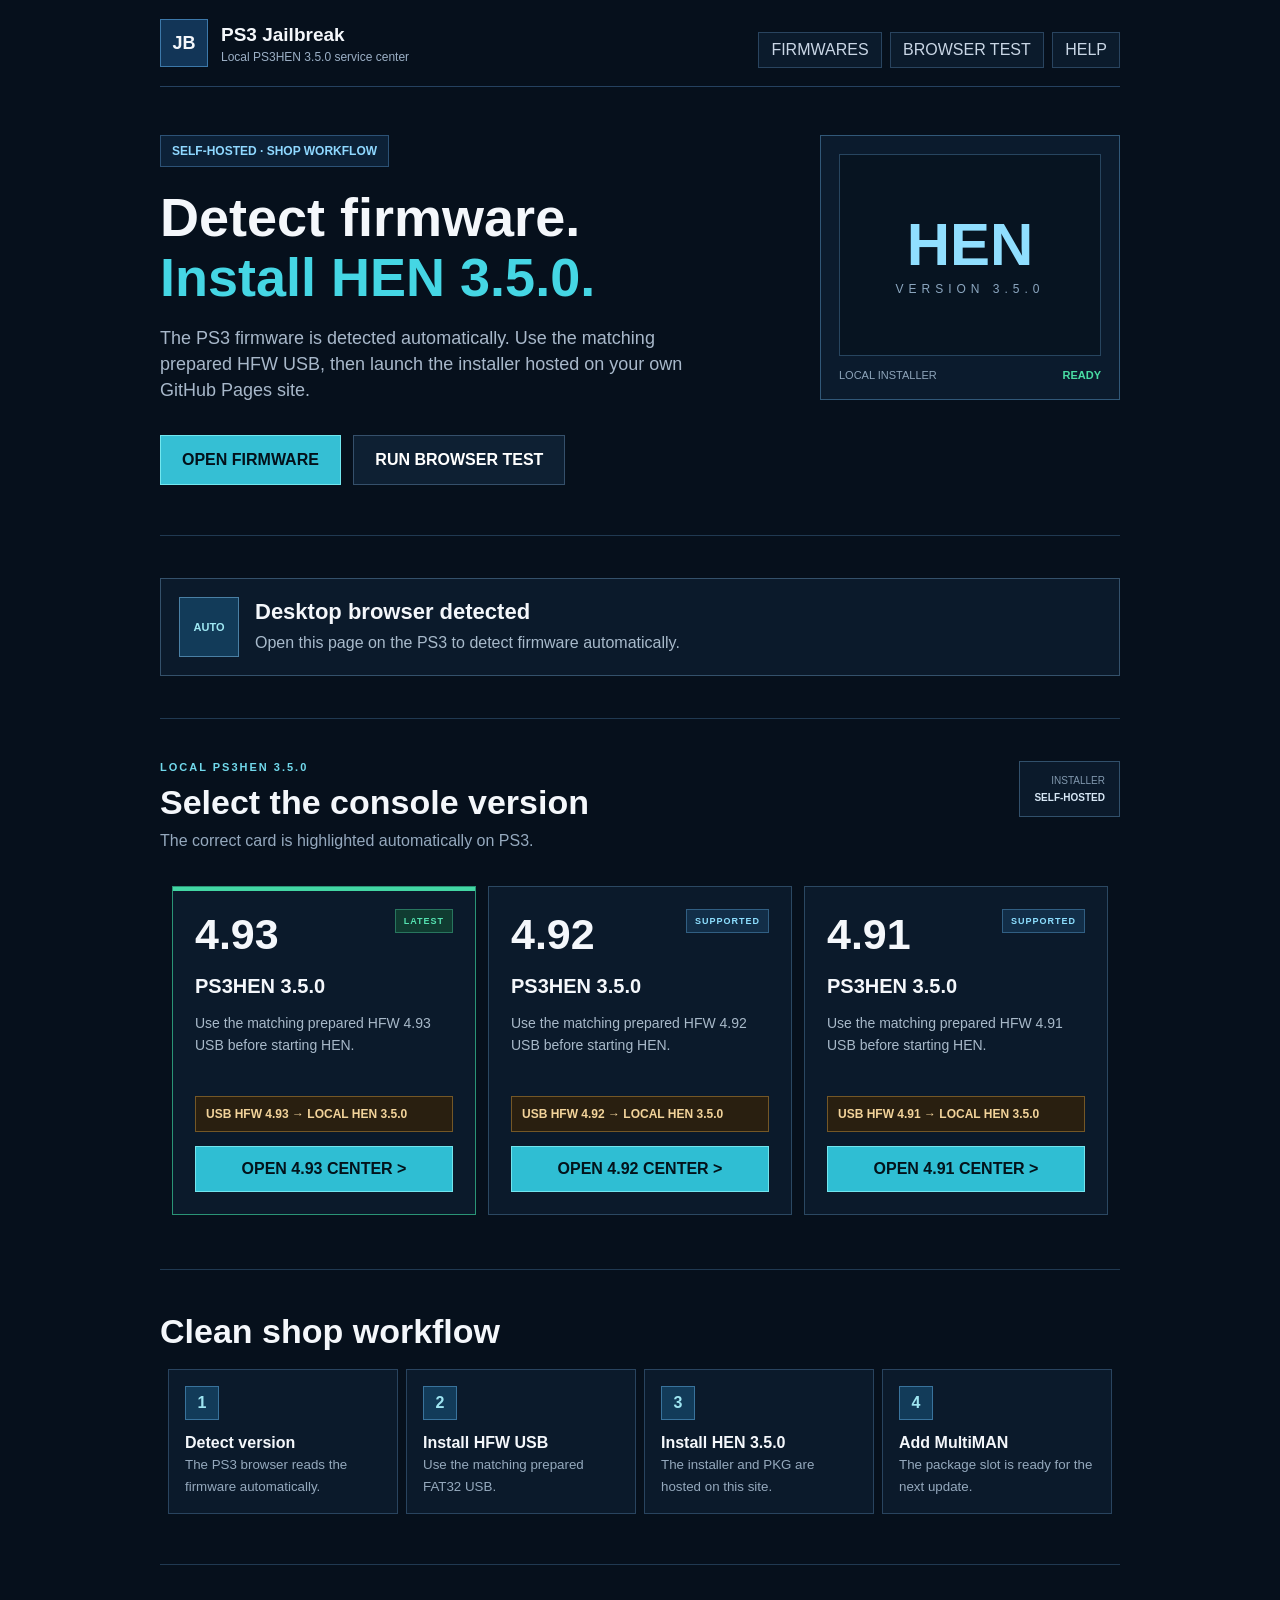
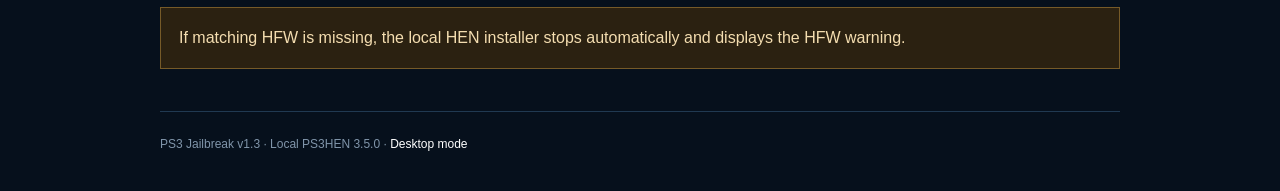
==== ps3.html @ 85d7bd14 "Add files via upload" ====
<!DOCTYPE html>
<html>
<head>
  <meta http-equiv="Content-Type" content="text/html; charset=utf-8">
  <meta name="viewport" content="width=device-width">
  <title>PS3 Jailbreak</title>
  <link rel="stylesheet" type="text/css" href="assets/css/ps3.css">
  <script type="text/javascript" src="assets/js/ps3.js"></script>
</head>
<body onload="initJailbreakHome();">
  <div class="wrap">
    <div class="topbar">
      <div class="logo">
        <div class="logo-box">JB</div>
        <div class="logo-text">
          <strong>PS3 Jailbreak</strong>
          <span>Local PS3HEN 3.5.0 service center</span>
        </div>
      </div>
      <div class="top-links">
        <a href="#firmwares">FIRMWARES</a>
        <a href="ps3/browser-test.html">BROWSER TEST</a>
        <a href="ps3/troubleshooting.html">HELP</a>
      </div>
      <div class="clear"></div>
    </div>

    <div class="hero flash-hero">
      <div class="hero-left">
        <span class="tag">SELF-HOSTED · SHOP WORKFLOW</span>
        <h1>Detect firmware.<br><span>Install HEN 3.5.0.</span></h1>
        <p>
          The PS3 firmware is detected automatically. Use the matching prepared HFW USB,
          then launch the installer hosted on your own GitHub Pages site.
        </p>
        <a class="big-button" href="#firmwares">OPEN FIRMWARE</a>
        <a class="big-button dark-button" href="ps3/browser-test.html">RUN BROWSER TEST</a>
      </div>

      <div class="hero-right">
        <div class="console">
          <div class="console-screen">
            <strong>HEN</strong>
            <span>VERSION 3.5.0</span>
          </div>
          <div class="console-status">LOCAL INSTALLER <b>READY</b></div>
        </div>
      </div>
      <div class="clear"></div>
    </div>

    <div class="section">
      <div id="autoDetectPanel" class="auto-detect-panel detect-neutral">
        <div class="detect-icon">AUTO</div>
        <div class="detect-copy">
          <h2 id="autoDetectTitle">Checking this console...</h2>
          <p id="autoDetectText">Reading the PS3 browser identity.</p>
        </div>
        <a id="autoDetectAction" class="detect-action" href="#" style="display:none">OPEN CENTER</a>
        <div class="clear"></div>
      </div>
    </div>

    <div class="section" id="firmwares">
      <div class="version-heading">
        <div>
          <span class="section-label">LOCAL PS3HEN 3.5.0</span>
          <h2 class="section-title">Select the console version</h2>
          <p class="section-sub">The correct card is highlighted automatically on PS3.</p>
        </div>
        <div class="reviewed">INSTALLER<br><b>SELF-HOSTED</b></div>
        <div class="clear"></div>
      </div>

      <table class="version-grid">
        <tr>
          <td id="fwCard493" class="version-card latest-card">
            <div class="version-top">
              <span class="version-number">4.93</span>
              <span class="version-state latest-state">LATEST</span>
            </div>
            <h3>PS3HEN 3.5.0</h3>
            <p>Use the matching prepared HFW 4.93 USB before starting HEN.</p>
            <div class="requirement">USB HFW 4.93 → LOCAL HEN 3.5.0</div>
            <a class="version-button" href="firmware/4.93.html">OPEN 4.93 CENTER &gt;</a>
          </td>

          <td id="fwCard492" class="version-card">
            <div class="version-top">
              <span class="version-number">4.92</span>
              <span class="version-state supported-state">SUPPORTED</span>
            </div>
            <h3>PS3HEN 3.5.0</h3>
            <p>Use the matching prepared HFW 4.92 USB before starting HEN.</p>
            <div class="requirement">USB HFW 4.92 → LOCAL HEN 3.5.0</div>
            <a class="version-button" href="firmware/4.92.html">OPEN 4.92 CENTER &gt;</a>
          </td>

          <td id="fwCard491" class="version-card">
            <div class="version-top">
              <span class="version-number">4.91</span>
              <span class="version-state supported-state">SUPPORTED</span>
            </div>
            <h3>PS3HEN 3.5.0</h3>
            <p>Use the matching prepared HFW 4.91 USB before starting HEN.</p>
            <div class="requirement">USB HFW 4.91 → LOCAL HEN 3.5.0</div>
            <a class="version-button" href="firmware/4.91.html">OPEN 4.91 CENTER &gt;</a>
          </td>
        </tr>
      </table>
    </div>

    <div class="section">
      <h2 class="section-title">Clean shop workflow</h2>
      <table class="workflow-table">
        <tr>
          <td><span class="step-number">1</span><b>Detect version</b><br><small>The PS3 browser reads the firmware automatically.</small></td>
          <td><span class="step-number">2</span><b>Install HFW USB</b><br><small>Use the matching prepared FAT32 USB.</small></td>
          <td><span class="step-number">3</span><b>Install HEN 3.5.0</b><br><small>The installer and PKG are hosted on this site.</small></td>
          <td><span class="step-number">4</span><b>Add MultiMAN</b><br><small>The package slot is ready for the next update.</small></td>
        </tr>
      </table>
    </div>

    <div class="section">
      <div class="notice warning">
        If matching HFW is missing, the local HEN installer stops automatically and displays the HFW warning.
      </div>
    </div>

    <div class="footer">
      PS3 Jailbreak v1.3 · Local PS3HEN 3.5.0 ·
      <a href="index.html?desktop=1">Desktop mode</a>
    </div>
  </div>
</body>
</html>
---- assets/css/ps3.css ----
html,body{margin:0;padding:0;background:#06101c;color:#f4f7fb;font-family:Arial,Helvetica,sans-serif;font-size:16px}body{background-color:#06101c}a{color:#ffffff;text-decoration:none}a:hover,a:focus{color:#42dbe8;text-decoration:none}.wrap{width:960px;margin:0 auto}.topbar{height:86px;border-bottom:1px solid #25415f}.logo{float:left;padding-top:19px}.logo-box{float:left;width:46px;height:46px;line-height:46px;text-align:center;background:#123557;border:1px solid #3c78a9;font-weight:bold;font-size:18px}.logo-text{float:left;padding:5px 0 0 13px}.logo-text strong{display:block;font-size:19px}.logo-text span{display:block;color:#9cb0c6;font-size:12px;margin-top:4px}.top-links{float:right;padding-top:32px}.top-links a{display:inline-block;padding:8px 12px;margin-left:4px;color:#c9d6e5;border:1px solid #29445f;background:#0b1b2c}.clear{clear:both}.hero{padding:48px 0 42px;border-bottom:1px solid #203951}.hero-left{float:left;width:590px}.hero-right{float:right;width:300px}.tag{display:inline-block;padding:8px 11px;background:#0c2137;border:1px solid #2c5276;color:#8fd8ff;font-size:12px;font-weight:bold}.hero h1{font-size:54px;line-height:60px;margin:20px 0 14px}.hero h1 span{color:#45d6e4}.hero p{color:#a8b8ca;line-height:26px;font-size:18px;width:560px}.big-button{display:inline-block;padding:15px 21px;margin:14px 8px 0 0;background:#35bfd4;color:#03111a;font-weight:bold;border:1px solid #72e7ef}.dark-button{background:#0e2033;color:#ffffff;border-color:#35506b}.console{border:1px solid #315878;background:#0b1b2d;padding:18px}.console-screen{height:200px;border:1px solid #27455f;background:#071421;text-align:center}.console-screen strong{display:block;font-size:60px;padding-top:55px;color:#90dfff}.console-screen span{font-size:12px;letter-spacing:5px;color:#8ca7c0}.console-status{padding-top:13px;color:#8ea5ba;font-size:11px}.console-status b{float:right;color:#49dda4}.section{padding:42px 0;border-bottom:1px solid #203951}.section-title{font-size:34px;margin:0 0 10px}.section-sub{color:#95a9be;margin:0 0 24px}.checker{padding:18px;background:#0b1a2b;border:1px solid #29445f}.checker-table{width:100%;border-collapse:collapse}.checker-table td{padding:7px}.checker label{display:block;color:#9fb2c4;font-size:12px;margin-bottom:7px}.checker select{width:320px;height:46px;background:#071522;color:#ffffff;border:1px solid #36546d;padding:0 10px;font-size:17px}.check-button{height:46px;padding:0 20px;background:#35bfd4;color:#03111a;border:1px solid #72e7ef;font-weight:bold;font-size:15px}.result{height:44px;line-height:44px;padding:0 15px;background:#0e2234;border:1px solid #34516a;color:#cdd9e5}.result-good{border-color:#2d8c69;color:#62e3ad}.cards{width:100%;border-collapse:separate;border-spacing:12px}.card{vertical-align:top;width:33%;height:190px;padding:20px;background:#0b1a2b;border:1px solid #29445f}.card:hover,.card:focus{border-color:#4b91bd;background:#0e2236}.card-icon{display:block;width:42px;height:42px;line-height:42px;text-align:center;background:#12324d;border:1px solid #3a6b8e;font-weight:bold;margin-bottom:20px}.card h3{margin:0 0 9px;font-size:21px}.card p{color:#9cafc2;line-height:22px;font-size:14px;min-height:64px}.card-link{display:block;margin-top:13px;color:#8eddeb;font-weight:bold}.notice{padding:18px;background:#182214;border:1px solid #4b6b38;color:#d6eacb;line-height:24px}.warning{background:#2b2111;border-color:#765a28;color:#f4ddb0}.footer{padding:25px 0 40px;color:#8095aa;font-size:12px}.page-title{padding:35px 0 25px;border-bottom:1px solid #203951}.page-title h1{font-size:38px;margin:0 0 10px}.page-title p{color:#9eb0c2;margin:0}.content{padding:28px 0}.panel{margin-bottom:18px;padding:20px;background:#0b1a2b;border:1px solid #29445f}.panel h2{margin:0 0 13px;font-size:24px}.panel h3{margin:18px 0 8px;font-size:18px}.panel p,.panel li{color:#aebccc;line-height:24px}.panel ul,.panel ol{margin:8px 0 8px 22px;padding:0}.action-row{margin-top:15px}.small-button{display:inline-block;padding:11px 15px;margin-right:7px;background:#12324d;border:1px solid #3d6e90;font-weight:bold}.disabled-button{color:#8191a0;background:#111d29;border-color:#2a3b4b}.test-row{padding:12px 0;border-bottom:1px solid #253c52}.test-name{display:inline-block;width:310px;color:#a9bacb}.test-value{font-weight:bold;color:#ffffff}.ok{color:#5ee0aa}.bad{color:#ff8a8a}.back{display:inline-block;margin-top:20px;padding:11px 15px;background:#0e2234;border:1px solid #35526b}.version-badge{display:inline-block;padding:6px 9px;background:#15324c;border:1px solid #3b6d91;color:#9ddfff;font-size:12px;font-weight:bold}@media screen and (max-width:1000px){.wrap{width:92%}.hero-left{width:61%}.hero-right{width:33%}.hero p{width:auto}.checker select{width:260px}.cards{border-spacing:7px}.card{padding:14px}}
.flash-hero{padding-bottom:50px}.section-label{display:block;color:#71d9ec;font-size:11px;font-weight:bold;letter-spacing:2px;margin-bottom:10px}.version-heading>div:first-child{float:left}.reviewed{float:right;padding:10px 14px;border:1px solid #31506b;background:#0b1a2b;color:#8198ae;font-size:10px;line-height:17px;text-align:right}.reviewed b{color:#d7e7f5}.version-grid{width:100%;border-collapse:separate;border-spacing:12px}.version-card{width:33%;vertical-align:top;padding:22px;background:#0b1a2b;border:1px solid #2b4862}.version-card:hover{border-color:#4e98c5;background:#0e2135}.latest-card{border-color:#2a9476;box-shadow:inset 0 4px 0 #43d7a4}.version-top{height:58px}.version-number{float:left;font-size:43px;font-weight:bold;line-height:50px}.version-state{float:right;display:inline-block;padding:6px 8px;font-size:9px;font-weight:bold;letter-spacing:1px}.latest-state{background:#103c31;color:#55e2b1;border:1px solid #28765e}.supported-state{background:#122e48;color:#8edfff;border:1px solid #315f83}.version-card h3{font-size:20px;margin:8px 0 10px}.version-card p{min-height:70px;color:#a8b9c9;line-height:22px;font-size:14px}.requirement{margin:14px 0;padding:10px;background:#291f10;border:1px solid #745726;color:#f2d39a;font-size:12px;font-weight:bold}.version-button{display:block;text-align:center;padding:13px 8px;background:#2fbed3;color:#03131b;border:1px solid #72e5ee;font-weight:bold}.workflow-table{width:100%;border-collapse:separate;border-spacing:8px}.workflow-table td{width:25%;vertical-align:top;padding:16px;background:#0b1a2b;border:1px solid #29445f;line-height:21px}.workflow-table small{color:#95a9bd}.step-number{display:block;width:32px;height:32px;line-height:32px;margin-bottom:12px;text-align:center;background:#123b59;border:1px solid #39739c;color:#9ee5f1;font-weight:bold}.version-page-title{padding:30px 0}.title-version{float:left;width:155px;font-size:74px;line-height:95px;font-weight:bold;color:#6fd8e8;border-right:1px solid #2a4760}.title-copy{float:left;padding:5px 0 0 25px}.title-copy h1{font-size:34px;margin:10px 0 7px}.decision-panel{border-color:#315b7c}.decision-table{width:100%;border-collapse:collapse;margin-top:15px}.decision-table td{padding:6px}.decision-table label{display:block;color:#9fb2c4;font-size:11px;margin-bottom:7px}.decision-table select{width:520px;height:48px;background:#071522;color:#fff;border:1px solid #36546d;padding:0 10px;font-size:16px}.decision-result{margin-top:15px;padding:14px;background:#0c1e30;border:1px solid #36516a;color:#d3dfeb}.decision-good{background:#10281f;border-color:#2e8566;color:#6be5b4}.decision-stop{background:#32191a;border-color:#8b3b42;color:#ff9ba1}.decision-warn{background:#2d2414;border-color:#765a28;color:#f3d59d}.launch-area{margin-top:18px;padding:18px;background:#071725;border:1px solid #2f8067}.launch-checks{margin-bottom:17px;color:#bdd0df}.launch-checks span{display:block;margin:7px 0;color:#63e0ad}.launch-main{display:block;margin-bottom:12px;padding:17px;text-align:center;background:#3ed3a2;color:#041a12;border:1px solid #83f0cb;font-size:17px;font-weight:bold}.path-table{width:100%;border-collapse:collapse}.path-table td{padding:12px;border-bottom:1px solid #2a435a;color:#aebfce}.path-table td:first-child{width:180px;color:#fff}.legacy-panel{border-color:#73582a}.warning-button{background:#3a2b15;border-color:#7b5b28;color:#f4d9a2}.source-panel p{margin:7px 0}

.auto-detect-panel{padding:18px;background:#0b1a2b;border:1px solid #34516b}
.detect-icon{float:left;width:58px;height:58px;line-height:58px;text-align:center;margin-right:16px;background:#123b59;border:1px solid #4a80a5;color:#9fe8f3;font-size:11px;font-weight:bold}
.detect-copy{float:left;width:610px}.detect-copy h2{margin:2px 0 7px;font-size:22px}.detect-copy p{margin:0;color:#a8bacb;line-height:22px}
.detect-action{float:right;margin-top:7px;padding:14px 16px;background:#36c5d8;border:1px solid #76e5ee;color:#03131a;font-weight:bold}
.detect-good{border-color:#2f8a69}.detect-warn{border-color:#755a29}.detect-neutral{border-color:#34516b}
.detected-card{border:2px solid #48d8a8!important;box-shadow:inset 0 4px 0 #48d8a8}
.firmware-detection{margin-bottom:18px;padding:16px;border:1px solid #36526b;background:#0b1a2b}
.firmware-detection h2{margin:0 0 7px;font-size:21px}.firmware-detection p{margin:0;color:#a9bac9;line-height:22px}
.detect-stop{border-color:#8b3b42;background:#31191b}.detect-stop h2{color:#ff9da3}.detect-good h2{color:#63e2ae}
.usb-workflow{border-color:#6d562a}.installer-workflow{border-color:#2f8067}.after-install{border-color:#315c7c}.next-package{border-style:dashed}
.step-badge{display:inline-block;margin-bottom:12px;padding:6px 9px;background:#3b2c16;border:1px solid #765a28;color:#f2d49e;font-size:10px;font-weight:bold;letter-spacing:1px}
.step-green{background:#113428;border-color:#2f8067;color:#65e3b2}.step-blue{background:#122f49;border-color:#315f83;color:#91dcff}.step-muted{background:#1a2330;border-color:#405064;color:#aab8c7}
.usb-path{margin:14px 0;padding:13px;background:#08150a;border:1px solid #3b6430;color:#77e0a8;font-family:monospace;font-size:16px;text-align:center}
.mini-warning{margin-top:15px;padding:12px;background:#2c2111;border:1px solid #745725;color:#efd49e;line-height:22px}
.launch-main{display:block;margin:18px 0 12px;padding:17px;text-align:center;background:#3ed3a2;color:#041a12;border:1px solid #83f0cb;font-size:17px;font-weight:bold}
.launch-disabled{background:#182530!important;border-color:#34485a!important;color:#768898!important}
.fallback-button{background:#142b3e;border-color:#3a6281;color:#a9ddff}
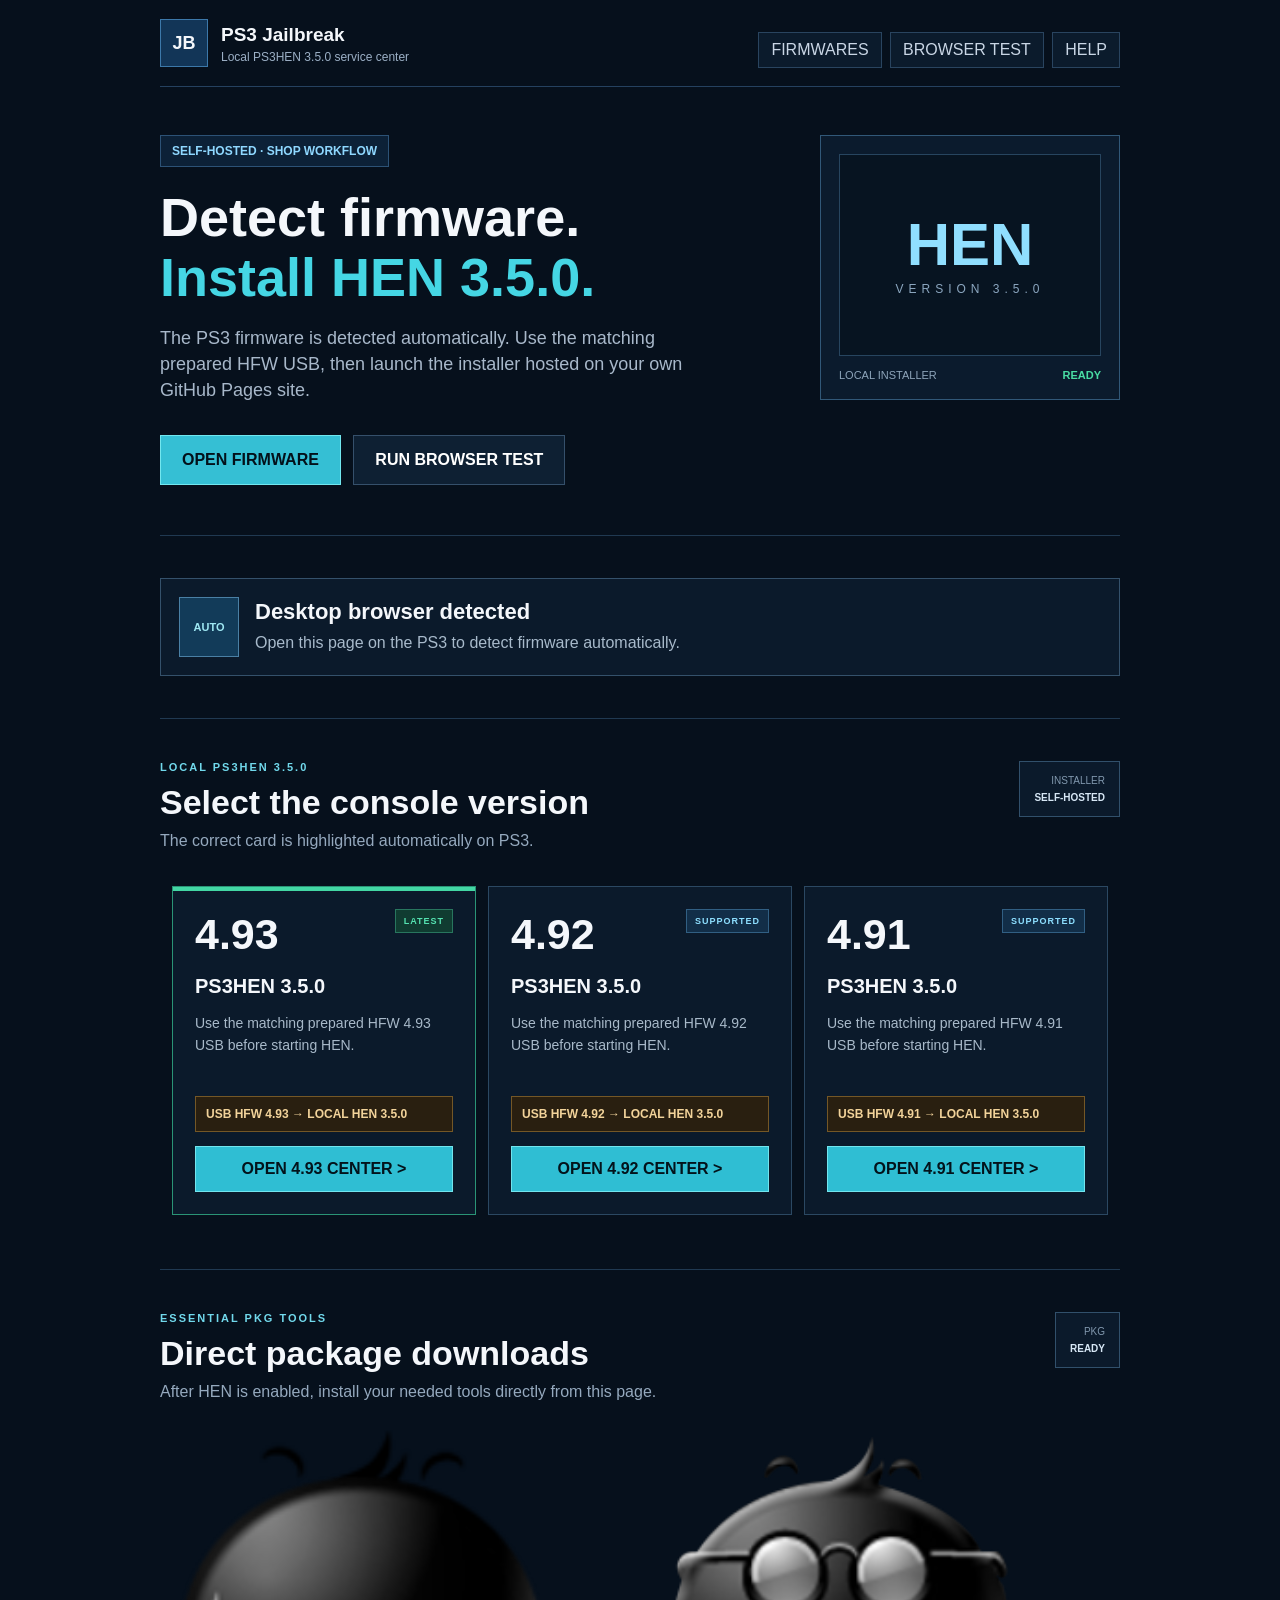
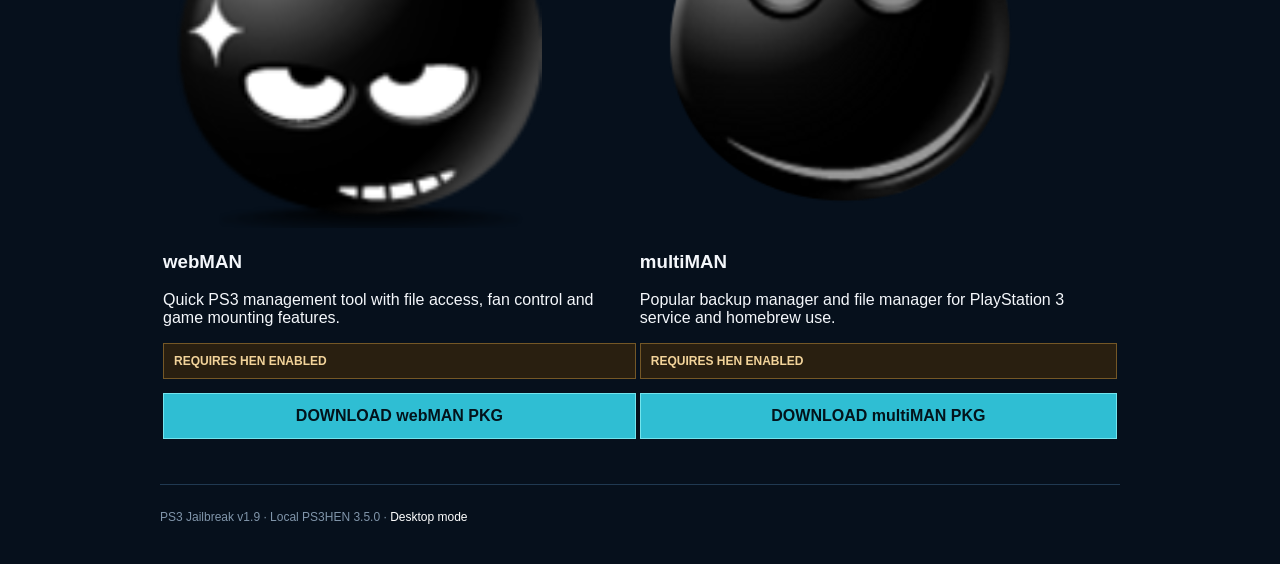
==== commit f44cc6e0: "Add files via upload" ====
--- a/ps3.html
+++ b/ps3.html
@@ -109,27 +109,45 @@
         </tr>
       </table>
     </div>
+    <div class="section" id="pkgs">
+      <div class="version-heading">
+        <div>
+          <span class="section-label">ESSENTIAL PKG TOOLS</span>
+          <h2 class="section-title">Direct package downloads</h2>
+          <p class="section-sub">After HEN is enabled, install your needed tools directly from this page.</p>
+        </div>
+        <div class="reviewed">PKG<br><b>READY</b></div>
+        <div class="clear"></div>
+      </div>
 
-    <div class="section">
-      <h2 class="section-title">Clean shop workflow</h2>
-      <table class="workflow-table">
+      <table class="pkg-grid">
         <tr>
-          <td><span class="step-number">1</span><b>Detect version</b><br><small>The PS3 browser reads the firmware automatically.</small></td>
-          <td><span class="step-number">2</span><b>Install HFW USB</b><br><small>Use the matching prepared FAT32 USB.</small></td>
-          <td><span class="step-number">3</span><b>Install HEN 3.5.0</b><br><small>The installer and PKG are hosted on this site.</small></td>
-          <td><span class="step-number">4</span><b>Add MultiMAN</b><br><small>The package slot is ready for the next update.</small></td>
+          <td class="pkg-card">
+            <div class="pkg-icon pkg-icon-logo">
+              <img src="assets/img/webman-logo.png" alt="webMAN logo">
+            </div>
+            <h3>webMAN</h3>
+            <p>Quick PS3 management tool with file access, fan control and game mounting features.</p>
+            <div class="requirement">REQUIRES HEN ENABLED</div>
+            <a class="version-button" href="pkgs/webMAN.pkg">DOWNLOAD webMAN PKG</a>
+          </td>
+
+          <td class="pkg-card">
+            <div class="pkg-icon pkg-icon-logo">
+              <img src="assets/img/multiman-logo.png" alt="multiMAN logo">
+            </div>
+            <h3>multiMAN</h3>
+            <p>Popular backup manager and file manager for PlayStation 3 service and homebrew use.</p>
+            <div class="requirement">REQUIRES HEN ENABLED</div>
+            <a class="version-button" href="pkgs/multiMAN.pkg">DOWNLOAD multiMAN PKG</a>
+          </td>
         </tr>
       </table>
     </div>
 
-    <div class="section">
-      <div class="notice warning">
-        If matching HFW is missing, the local HEN installer stops automatically and displays the HFW warning.
-      </div>
-    </div>
 
     <div class="footer">
-      PS3 Jailbreak v1.3 · Local PS3HEN 3.5.0 ·
+      PS3 Jailbreak v1.9 · Local PS3HEN 3.5.0 ·
       <a href="index.html?desktop=1">Desktop mode</a>
     </div>
   </div>
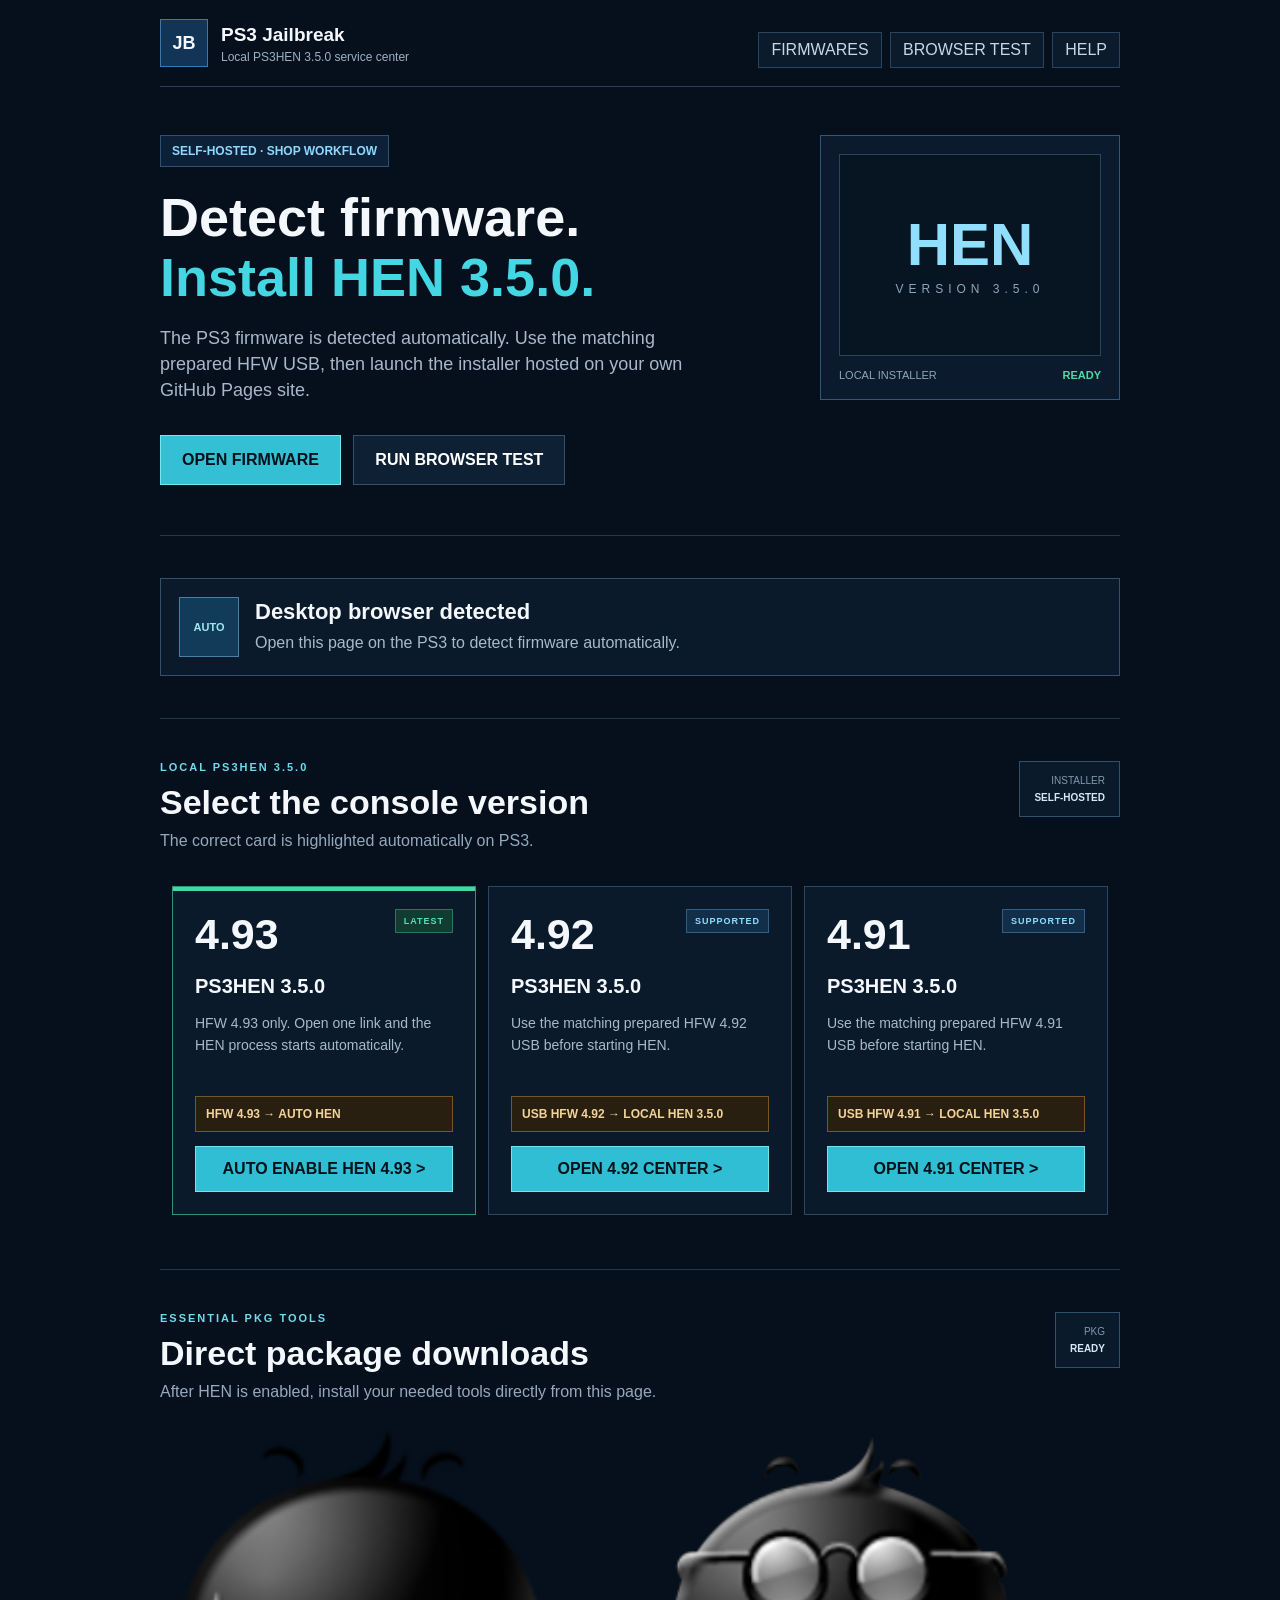
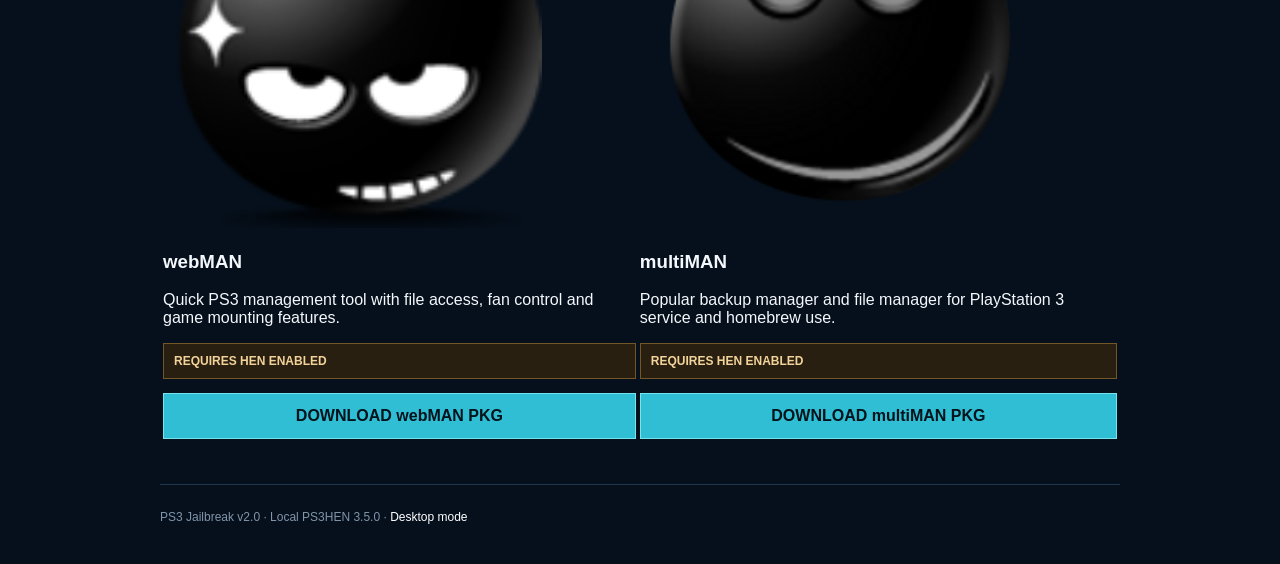
==== commit f73a40a4: "Add files via upload" ====
--- a/ps3.html
+++ b/ps3.html
@@ -80,9 +80,9 @@
               <span class="version-state latest-state">LATEST</span>
             </div>
             <h3>PS3HEN 3.5.0</h3>
-            <p>Use the matching prepared HFW 4.93 USB before starting HEN.</p>
-            <div class="requirement">USB HFW 4.93 → LOCAL HEN 3.5.0</div>
-            <a class="version-button" href="firmware/4.93.html">OPEN 4.93 CENTER &gt;</a>
+            <p>HFW 4.93 only. Open one link and the HEN process starts automatically.</p>
+            <div class="requirement">HFW 4.93 → AUTO HEN</div>
+            <a class="version-button" href="493/">AUTO ENABLE HEN 4.93 &gt;</a>
           </td>
 
           <td id="fwCard492" class="version-card">
@@ -147,7 +147,7 @@
 
 
     <div class="footer">
-      PS3 Jailbreak v1.9 · Local PS3HEN 3.5.0 ·
+      PS3 Jailbreak v2.0 · Local PS3HEN 3.5.0 ·
       <a href="index.html?desktop=1">Desktop mode</a>
     </div>
   </div>
